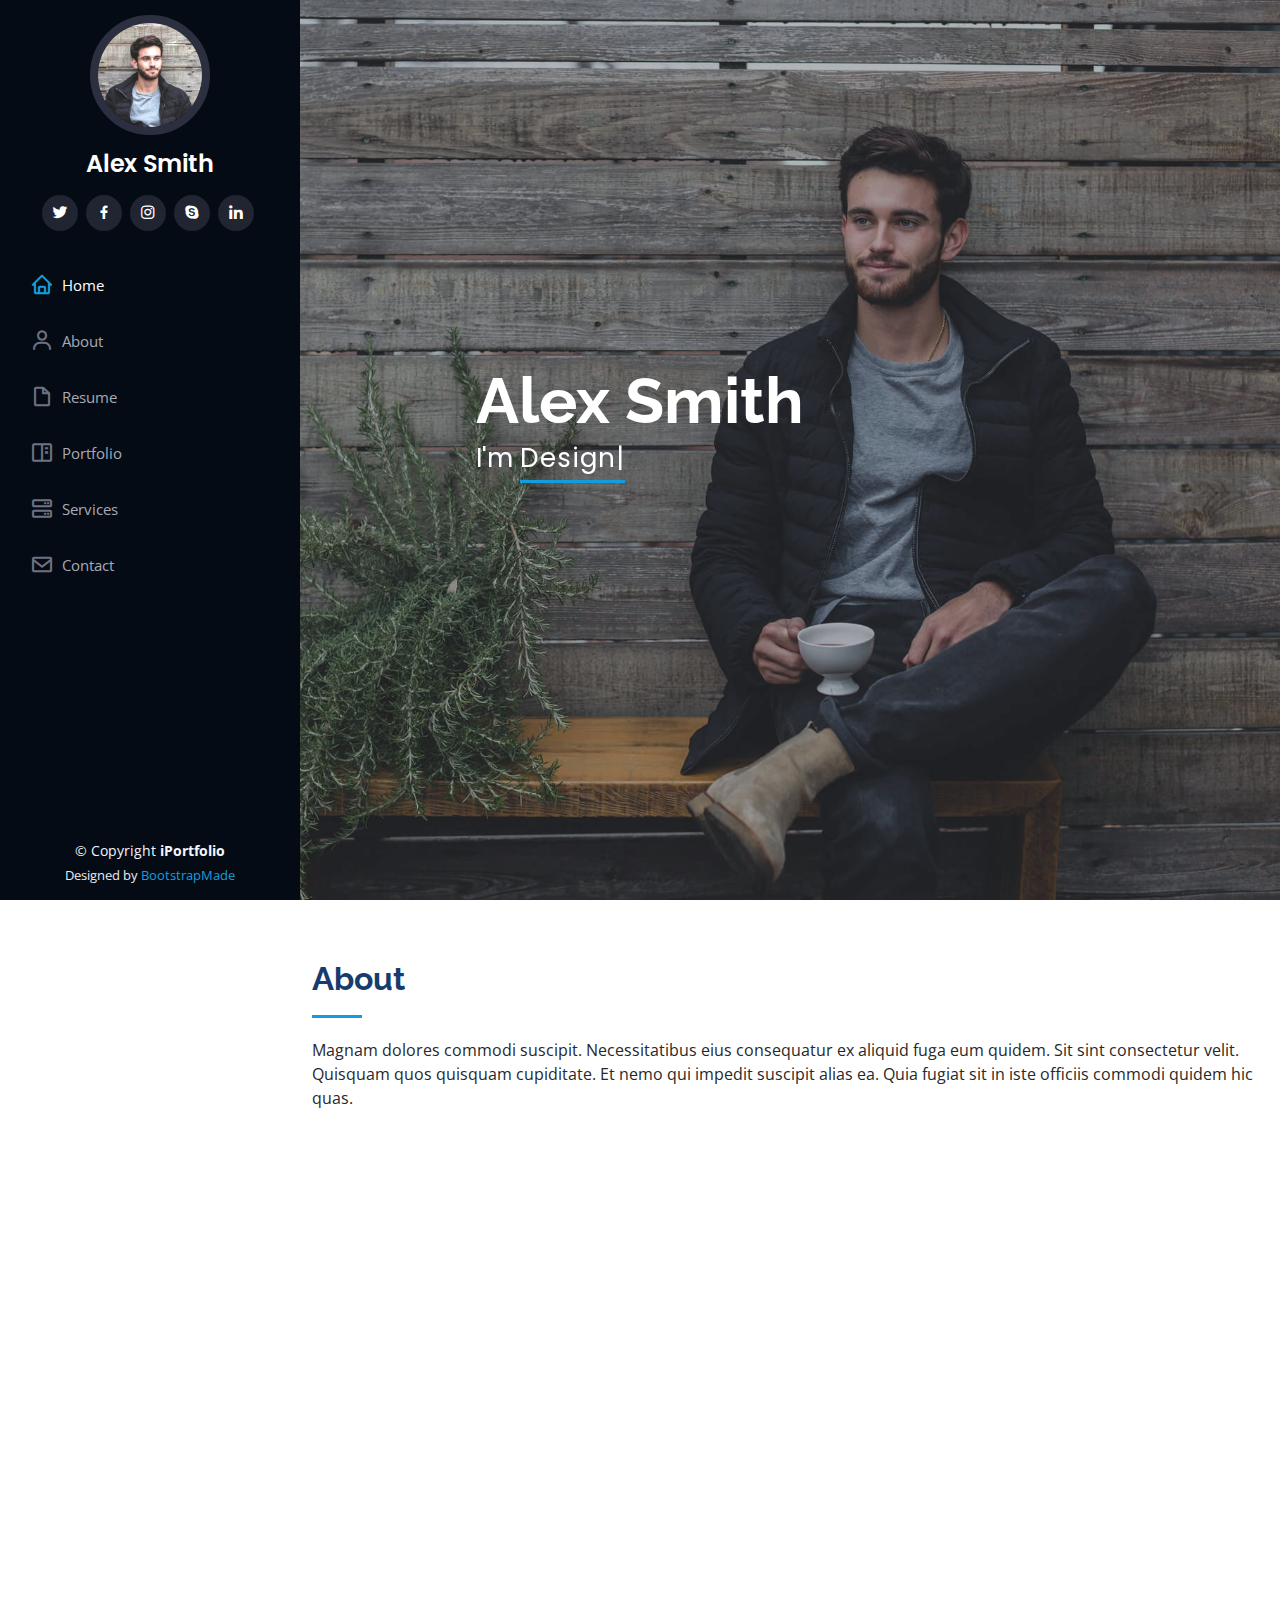
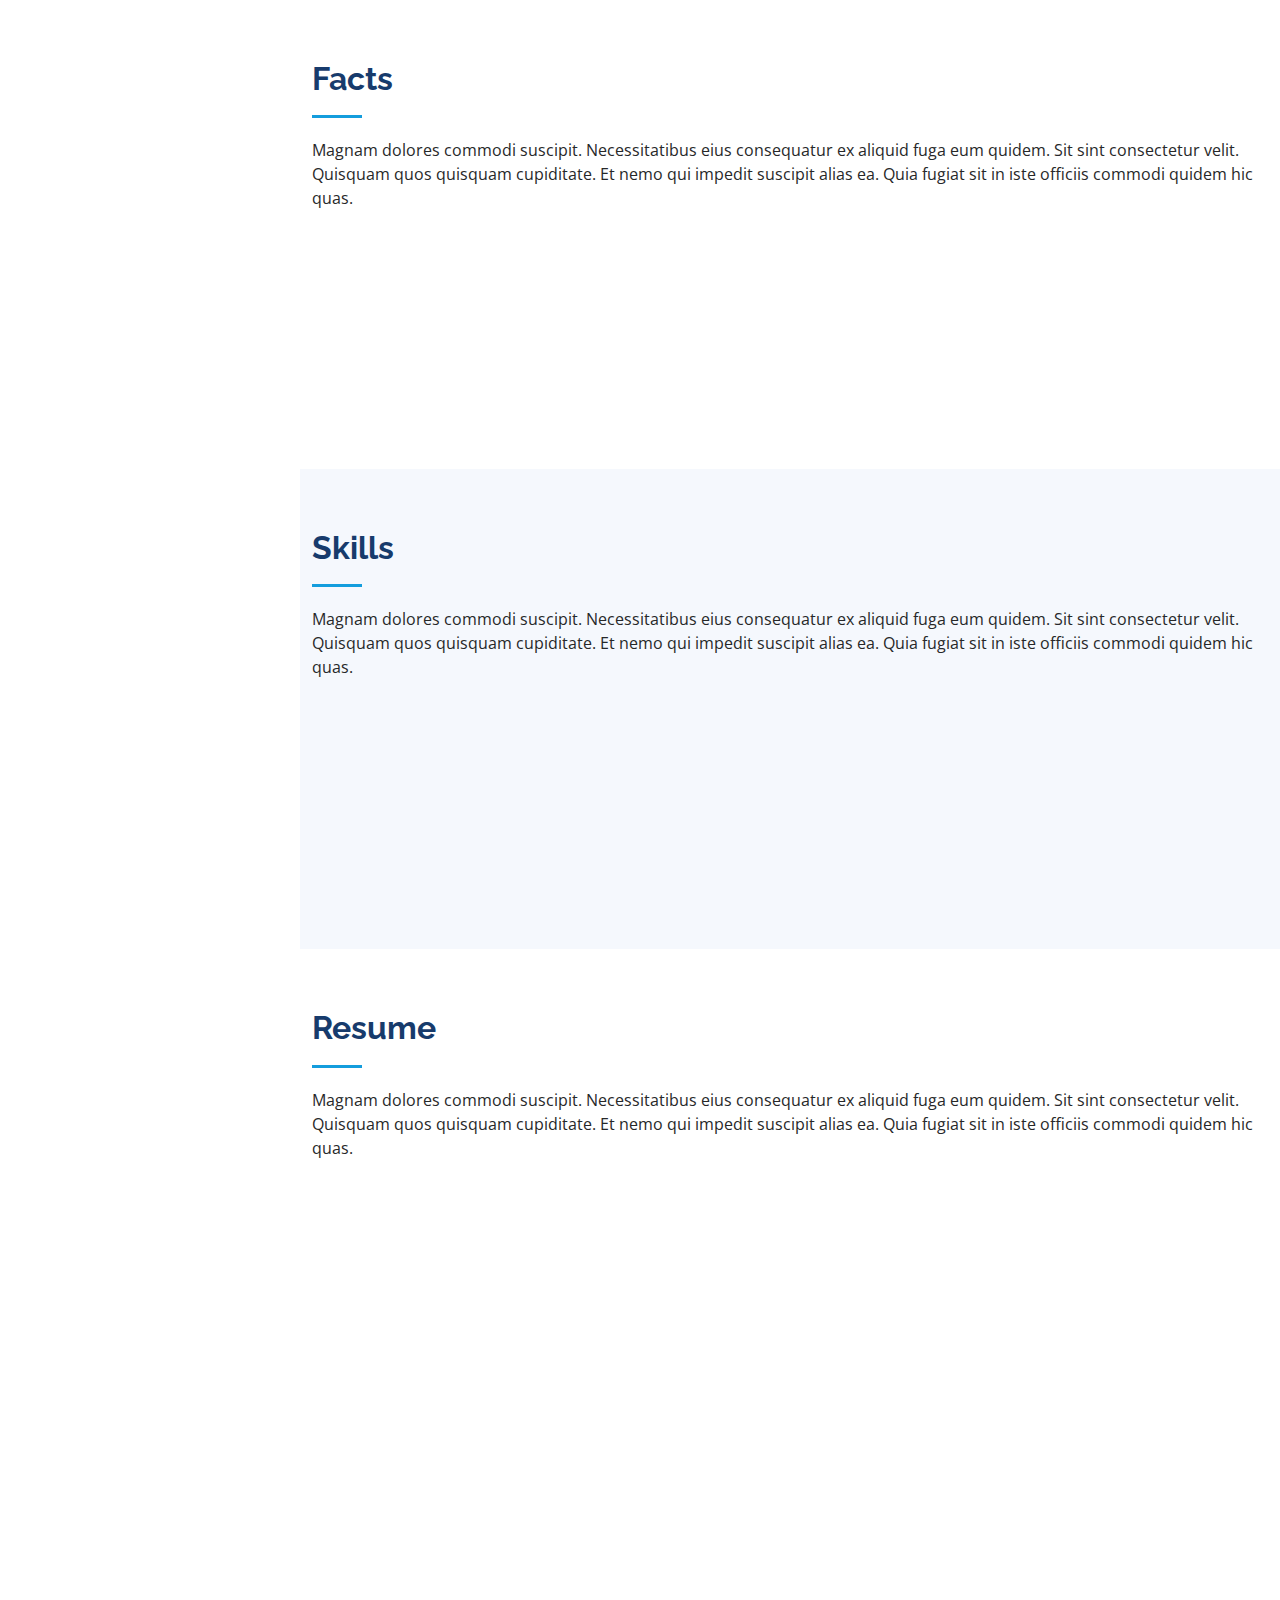
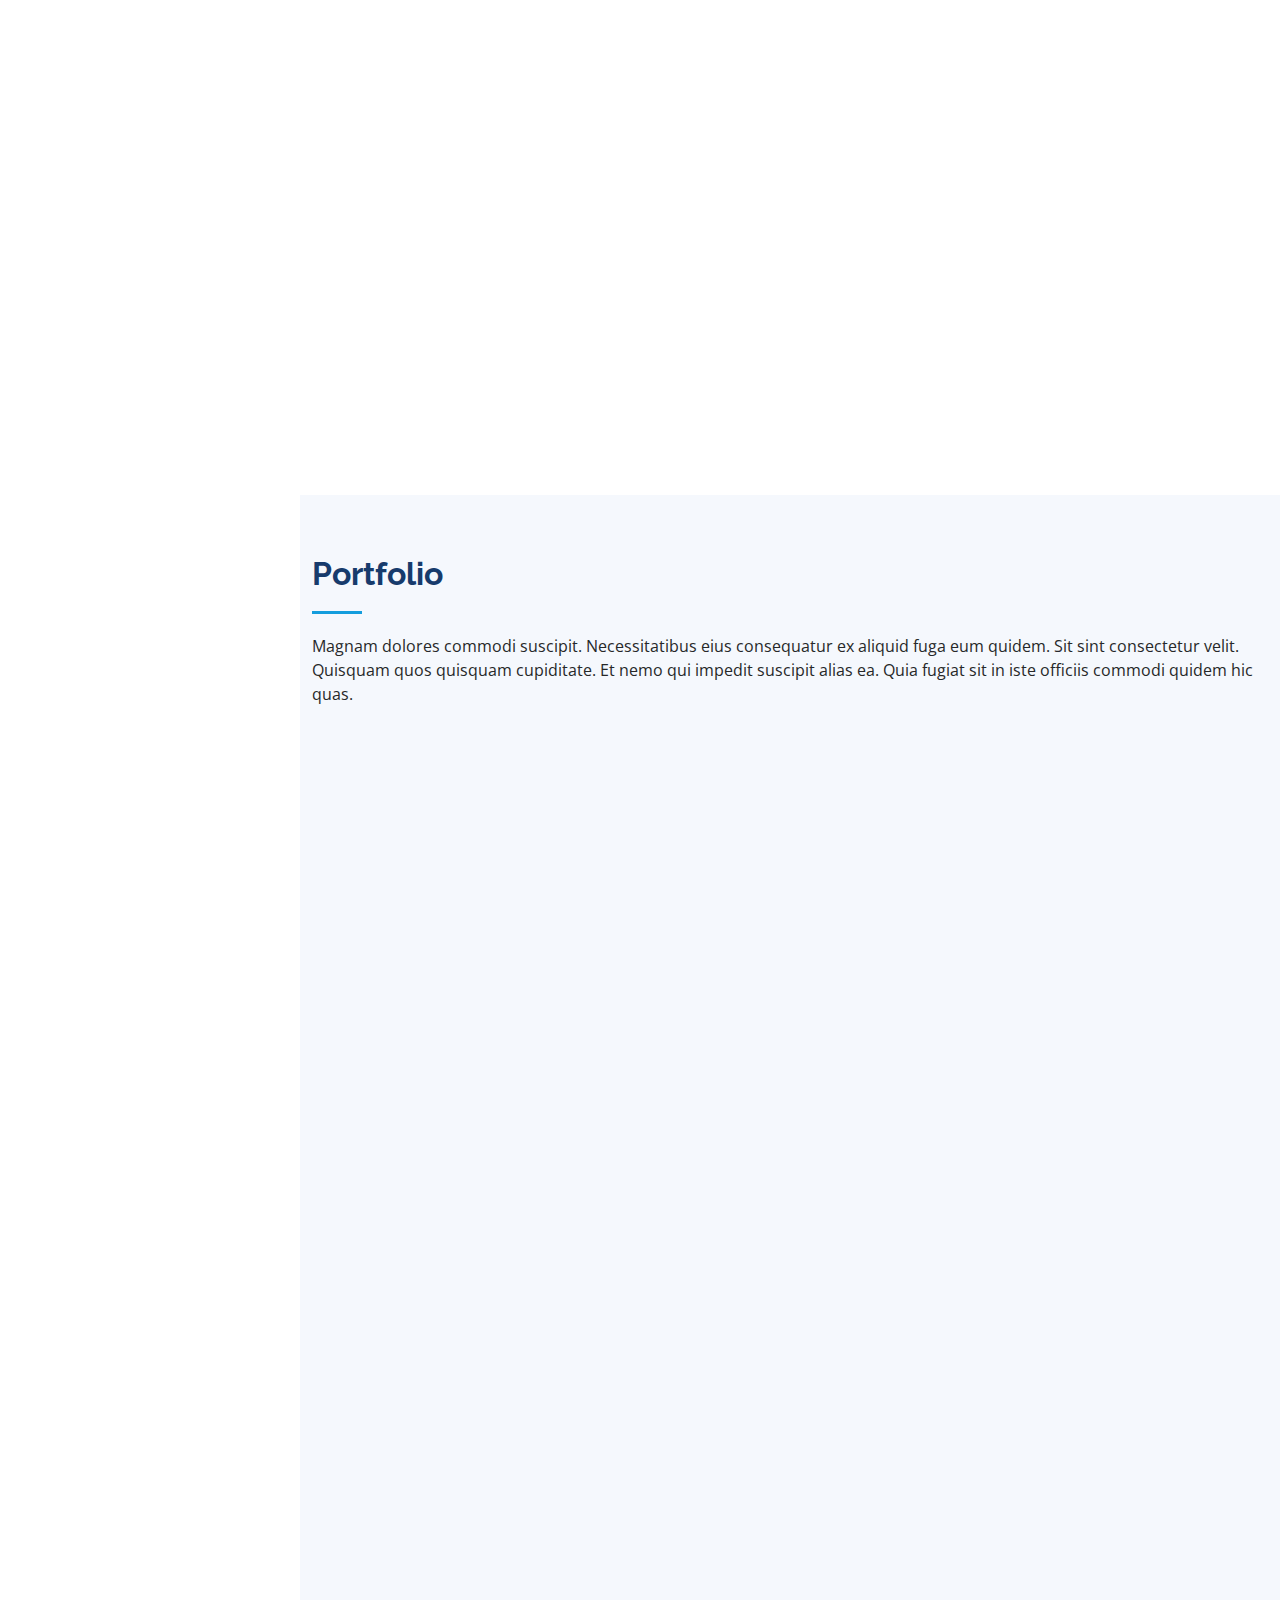
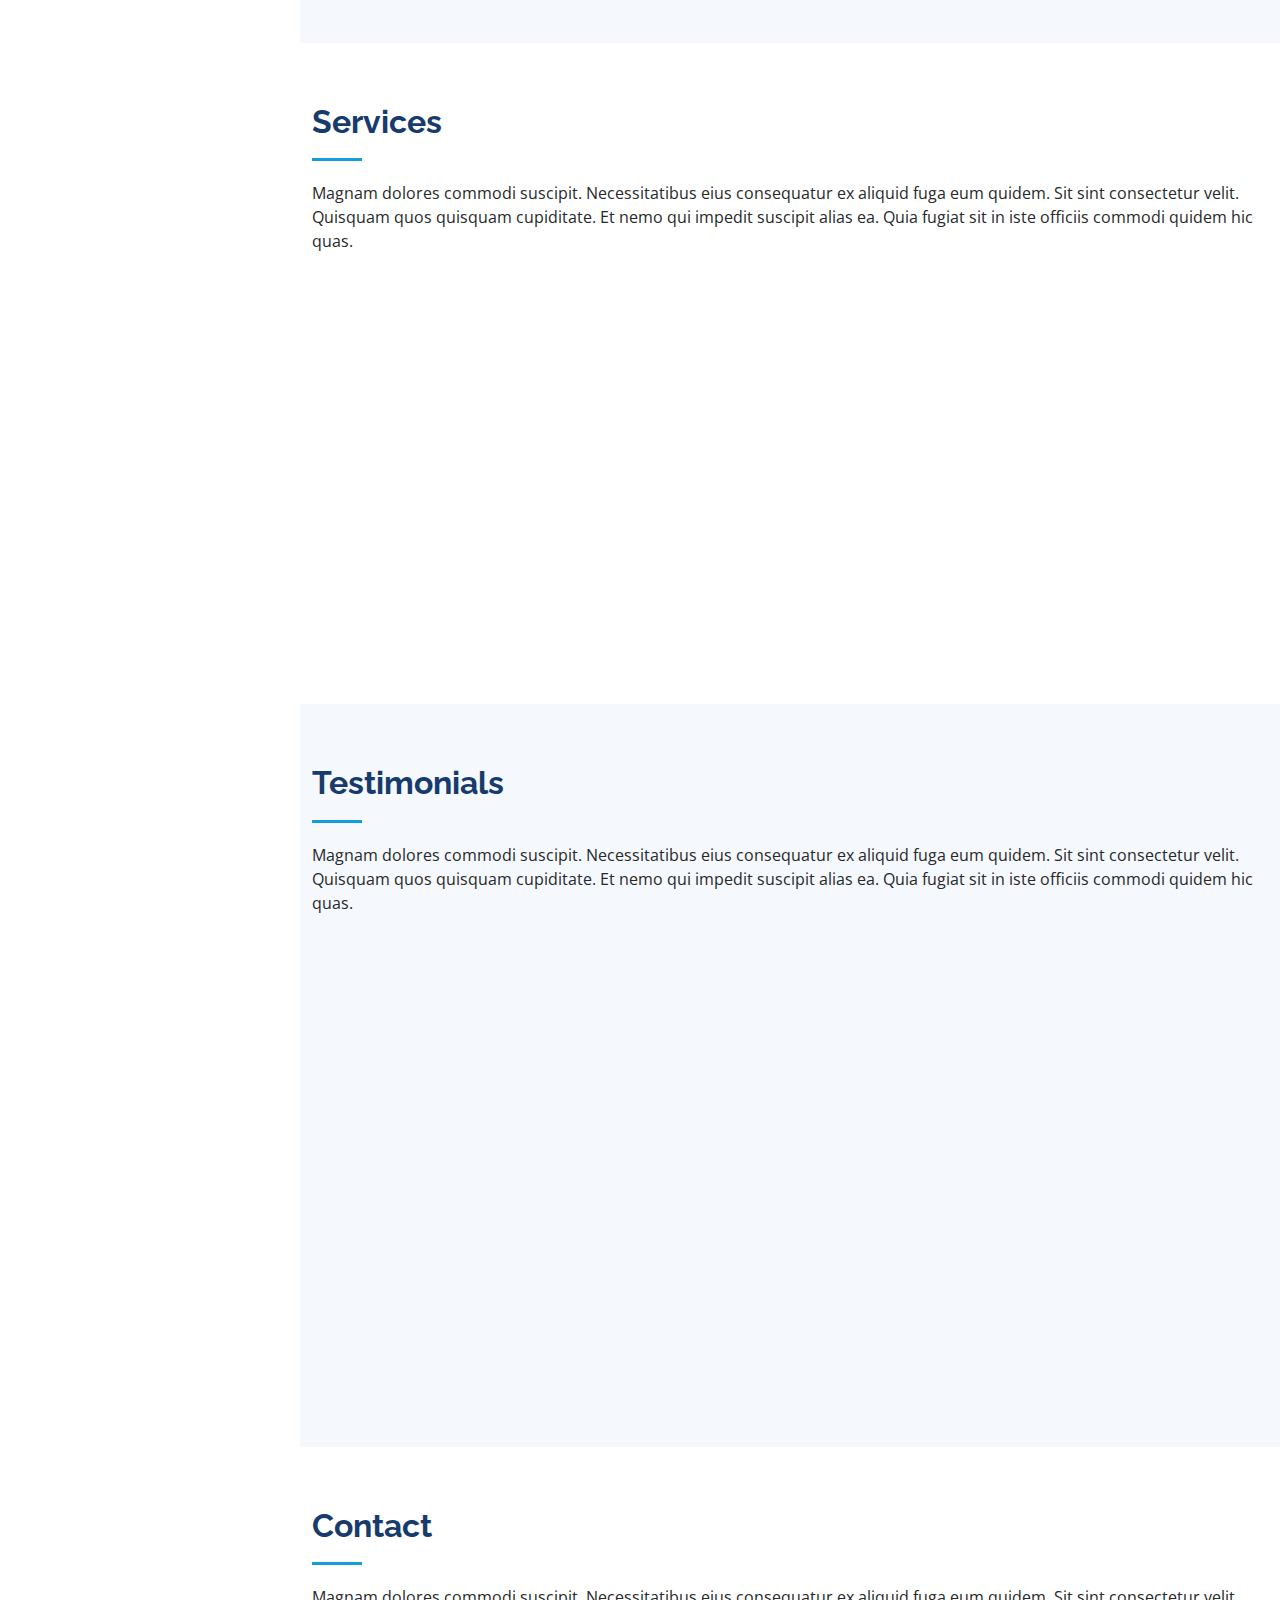
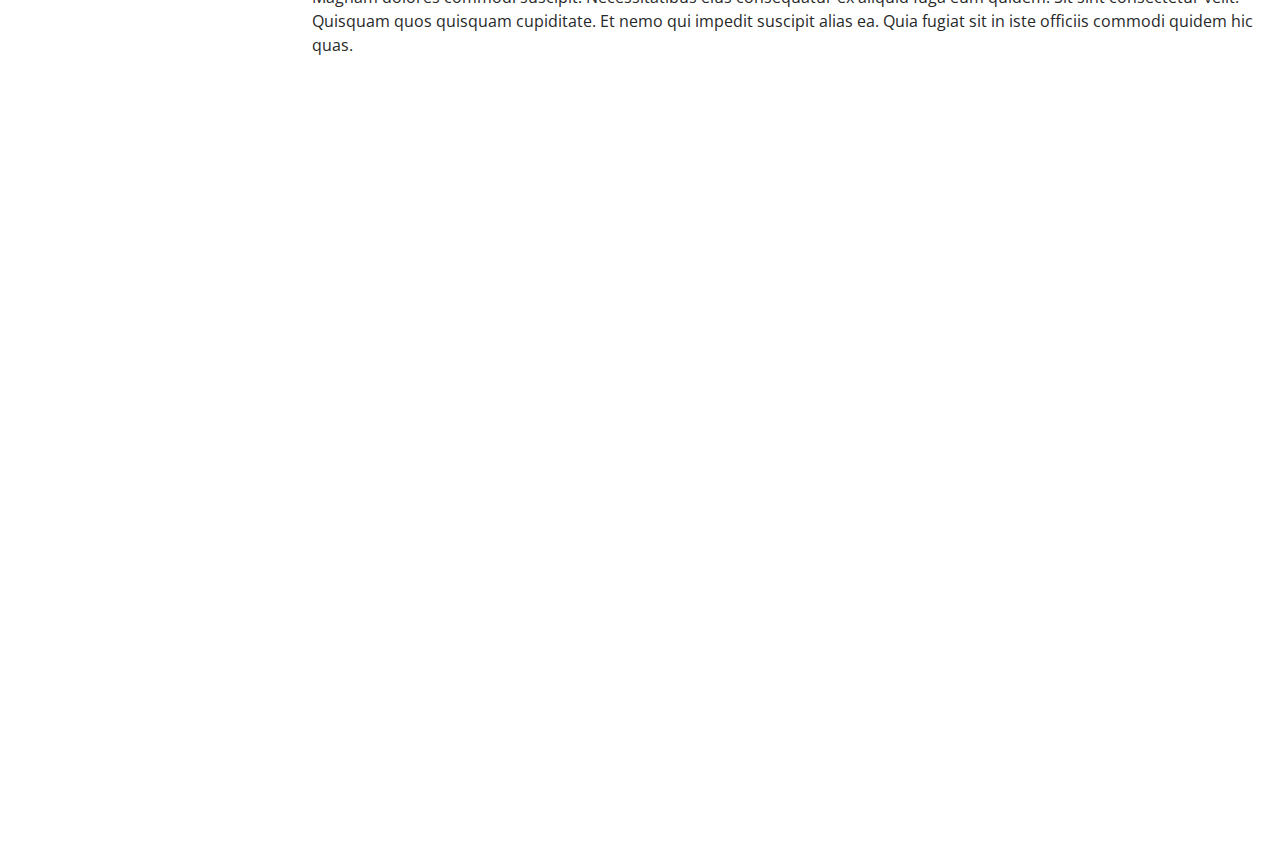
==== themes/iPortfolio/index.html @ e3548977 "unzip" ====
<!DOCTYPE html>
<html lang="en">

<head>
  <meta charset="utf-8">
  <meta content="width=device-width, initial-scale=1.0" name="viewport">

  <title>iPortfolio Bootstrap Template - Index</title>
  <meta content="" name="description">
  <meta content="" name="keywords">

  <!-- Favicons -->
  <link href="assets/img/favicon.png" rel="icon">
  <link href="assets/img/apple-touch-icon.png" rel="apple-touch-icon">

  <!-- Google Fonts -->
  <link href="https://fonts.googleapis.com/css?family=Open+Sans:300,300i,400,400i,600,600i,700,700i|Raleway:300,300i,400,400i,500,500i,600,600i,700,700i|Poppins:300,300i,400,400i,500,500i,600,600i,700,700i" rel="stylesheet">

  <!-- Vendor CSS Files -->
  <link href="assets/vendor/aos/aos.css" rel="stylesheet">
  <link href="assets/vendor/bootstrap/css/bootstrap.min.css" rel="stylesheet">
  <link href="assets/vendor/bootstrap-icons/bootstrap-icons.css" rel="stylesheet">
  <link href="assets/vendor/boxicons/css/boxicons.min.css" rel="stylesheet">
  <link href="assets/vendor/glightbox/css/glightbox.min.css" rel="stylesheet">
  <link href="assets/vendor/swiper/swiper-bundle.min.css" rel="stylesheet">

  <!-- Template Main CSS File -->
  <link href="assets/css/style.css" rel="stylesheet">

  <!-- =======================================================
  * Template Name: iPortfolio - v3.7.0
  * Template URL: https://bootstrapmade.com/iportfolio-bootstrap-portfolio-websites-template/
  * Author: BootstrapMade.com
  * License: https://bootstrapmade.com/license/
  ======================================================== -->
</head>

<body>

  <!-- ======= Mobile nav toggle button ======= -->
  <i class="bi bi-list mobile-nav-toggle d-xl-none"></i>

  <!-- ======= Header ======= -->
  <header id="header">
    <div class="d-flex flex-column">

      <div class="profile">
        <img src="assets/img/profile-img.jpg" alt="" class="img-fluid rounded-circle">
        <h1 class="text-light"><a href="index.html">Alex Smith</a></h1>
        <div class="social-links mt-3 text-center">
          <a href="#" class="twitter"><i class="bx bxl-twitter"></i></a>
          <a href="#" class="facebook"><i class="bx bxl-facebook"></i></a>
          <a href="#" class="instagram"><i class="bx bxl-instagram"></i></a>
          <a href="#" class="google-plus"><i class="bx bxl-skype"></i></a>
          <a href="#" class="linkedin"><i class="bx bxl-linkedin"></i></a>
        </div>
      </div>

      <nav id="navbar" class="nav-menu navbar">
        <ul>
          <li><a href="#hero" class="nav-link scrollto active"><i class="bx bx-home"></i> <span>Home</span></a></li>
          <li><a href="#about" class="nav-link scrollto"><i class="bx bx-user"></i> <span>About</span></a></li>
          <li><a href="#resume" class="nav-link scrollto"><i class="bx bx-file-blank"></i> <span>Resume</span></a></li>
          <li><a href="#portfolio" class="nav-link scrollto"><i class="bx bx-book-content"></i> <span>Portfolio</span></a></li>
          <li><a href="#services" class="nav-link scrollto"><i class="bx bx-server"></i> <span>Services</span></a></li>
          <li><a href="#contact" class="nav-link scrollto"><i class="bx bx-envelope"></i> <span>Contact</span></a></li>
        </ul>
      </nav><!-- .nav-menu -->
    </div>
  </header><!-- End Header -->

  <!-- ======= Hero Section ======= -->
  <section id="hero" class="d-flex flex-column justify-content-center align-items-center">
    <div class="hero-container" data-aos="fade-in">
      <h1>Alex Smith</h1>
      <p>I'm <span class="typed" data-typed-items="Designer, Developer, Freelancer, Photographer"></span></p>
    </div>
  </section><!-- End Hero -->

  <main id="main">

    <!-- ======= About Section ======= -->
    <section id="about" class="about">
      <div class="container">

        <div class="section-title">
          <h2>About</h2>
          <p>Magnam dolores commodi suscipit. Necessitatibus eius consequatur ex aliquid fuga eum quidem. Sit sint consectetur velit. Quisquam quos quisquam cupiditate. Et nemo qui impedit suscipit alias ea. Quia fugiat sit in iste officiis commodi quidem hic quas.</p>
        </div>

        <div class="row">
          <div class="col-lg-4" data-aos="fade-right">
            <img src="assets/img/profile-img.jpg" class="img-fluid" alt="">
          </div>
          <div class="col-lg-8 pt-4 pt-lg-0 content" data-aos="fade-left">
            <h3>UI/UX Designer &amp; Web Developer.</h3>
            <p class="fst-italic">
              Lorem ipsum dolor sit amet, consectetur adipiscing elit, sed do eiusmod tempor incididunt ut labore et dolore
              magna aliqua.
            </p>
            <div class="row">
              <div class="col-lg-6">
                <ul>
                  <li><i class="bi bi-chevron-right"></i> <strong>Birthday:</strong> <span>1 May 1995</span></li>
                  <li><i class="bi bi-chevron-right"></i> <strong>Website:</strong> <span>www.example.com</span></li>
                  <li><i class="bi bi-chevron-right"></i> <strong>Phone:</strong> <span>+123 456 7890</span></li>
                  <li><i class="bi bi-chevron-right"></i> <strong>City:</strong> <span>New York, USA</span></li>
                </ul>
              </div>
              <div class="col-lg-6">
                <ul>
                  <li><i class="bi bi-chevron-right"></i> <strong>Age:</strong> <span>30</span></li>
                  <li><i class="bi bi-chevron-right"></i> <strong>Degree:</strong> <span>Master</span></li>
                  <li><i class="bi bi-chevron-right"></i> <strong>PhEmailone:</strong> <span>email@example.com</span></li>
                  <li><i class="bi bi-chevron-right"></i> <strong>Freelance:</strong> <span>Available</span></li>
                </ul>
              </div>
            </div>
            <p>
              Officiis eligendi itaque labore et dolorum mollitia officiis optio vero. Quisquam sunt adipisci omnis et ut. Nulla accusantium dolor incidunt officia tempore. Et eius omnis.
              Cupiditate ut dicta maxime officiis quidem quia. Sed et consectetur qui quia repellendus itaque neque. Aliquid amet quidem ut quaerat cupiditate. Ab et eum qui repellendus omnis culpa magni laudantium dolores.
            </p>
          </div>
        </div>

      </div>
    </section><!-- End About Section -->

    <!-- ======= Facts Section ======= -->
    <section id="facts" class="facts">
      <div class="container">

        <div class="section-title">
          <h2>Facts</h2>
          <p>Magnam dolores commodi suscipit. Necessitatibus eius consequatur ex aliquid fuga eum quidem. Sit sint consectetur velit. Quisquam quos quisquam cupiditate. Et nemo qui impedit suscipit alias ea. Quia fugiat sit in iste officiis commodi quidem hic quas.</p>
        </div>

        <div class="row no-gutters">

          <div class="col-lg-3 col-md-6 d-md-flex align-items-md-stretch" data-aos="fade-up">
            <div class="count-box">
              <i class="bi bi-emoji-smile"></i>
              <span data-purecounter-start="0" data-purecounter-end="232" data-purecounter-duration="1" class="purecounter"></span>
              <p><strong>Happy Clients</strong> consequuntur quae</p>
            </div>
          </div>

          <div class="col-lg-3 col-md-6 d-md-flex align-items-md-stretch" data-aos="fade-up" data-aos-delay="100">
            <div class="count-box">
              <i class="bi bi-journal-richtext"></i>
              <span data-purecounter-start="0" data-purecounter-end="521" data-purecounter-duration="1" class="purecounter"></span>
              <p><strong>Projects</strong> adipisci atque cum quia aut</p>
            </div>
          </div>

          <div class="col-lg-3 col-md-6 d-md-flex align-items-md-stretch" data-aos="fade-up" data-aos-delay="200">
            <div class="count-box">
              <i class="bi bi-headset"></i>
              <span data-purecounter-start="0" data-purecounter-end="1453" data-purecounter-duration="1" class="purecounter"></span>
              <p><strong>Hours Of Support</strong> aut commodi quaerat</p>
            </div>
          </div>

          <div class="col-lg-3 col-md-6 d-md-flex align-items-md-stretch" data-aos="fade-up" data-aos-delay="300">
            <div class="count-box">
              <i class="bi bi-people"></i>
              <span data-purecounter-start="0" data-purecounter-end="32" data-purecounter-duration="1" class="purecounter"></span>
              <p><strong>Hard Workers</strong> rerum asperiores dolor</p>
            </div>
          </div>

        </div>

      </div>
    </section><!-- End Facts Section -->

    <!-- ======= Skills Section ======= -->
    <section id="skills" class="skills section-bg">
      <div class="container">

        <div class="section-title">
          <h2>Skills</h2>
          <p>Magnam dolores commodi suscipit. Necessitatibus eius consequatur ex aliquid fuga eum quidem. Sit sint consectetur velit. Quisquam quos quisquam cupiditate. Et nemo qui impedit suscipit alias ea. Quia fugiat sit in iste officiis commodi quidem hic quas.</p>
        </div>

        <div class="row skills-content">

          <div class="col-lg-6" data-aos="fade-up">

            <div class="progress">
              <span class="skill">HTML <i class="val">100%</i></span>
              <div class="progress-bar-wrap">
                <div class="progress-bar" role="progressbar" aria-valuenow="100" aria-valuemin="0" aria-valuemax="100"></div>
              </div>
            </div>

            <div class="progress">
              <span class="skill">CSS <i class="val">90%</i></span>
              <div class="progress-bar-wrap">
                <div class="progress-bar" role="progressbar" aria-valuenow="90" aria-valuemin="0" aria-valuemax="100"></div>
              </div>
            </div>

            <div class="progress">
              <span class="skill">JavaScript <i class="val">75%</i></span>
              <div class="progress-bar-wrap">
                <div class="progress-bar" role="progressbar" aria-valuenow="75" aria-valuemin="0" aria-valuemax="100"></div>
              </div>
            </div>

          </div>

          <div class="col-lg-6" data-aos="fade-up" data-aos-delay="100">

            <div class="progress">
              <span class="skill">PHP <i class="val">80%</i></span>
              <div class="progress-bar-wrap">
                <div class="progress-bar" role="progressbar" aria-valuenow="80" aria-valuemin="0" aria-valuemax="100"></div>
              </div>
            </div>

            <div class="progress">
              <span class="skill">WordPress/CMS <i class="val">90%</i></span>
              <div class="progress-bar-wrap">
                <div class="progress-bar" role="progressbar" aria-valuenow="90" aria-valuemin="0" aria-valuemax="100"></div>
              </div>
            </div>

            <div class="progress">
              <span class="skill">Photoshop <i class="val">55%</i></span>
              <div class="progress-bar-wrap">
                <div class="progress-bar" role="progressbar" aria-valuenow="55" aria-valuemin="0" aria-valuemax="100"></div>
              </div>
            </div>

          </div>

        </div>

      </div>
    </section><!-- End Skills Section -->

    <!-- ======= Resume Section ======= -->
    <section id="resume" class="resume">
      <div class="container">

        <div class="section-title">
          <h2>Resume</h2>
          <p>Magnam dolores commodi suscipit. Necessitatibus eius consequatur ex aliquid fuga eum quidem. Sit sint consectetur velit. Quisquam quos quisquam cupiditate. Et nemo qui impedit suscipit alias ea. Quia fugiat sit in iste officiis commodi quidem hic quas.</p>
        </div>

        <div class="row">
          <div class="col-lg-6" data-aos="fade-up">
            <h3 class="resume-title">Sumary</h3>
            <div class="resume-item pb-0">
              <h4>Alex Smith</h4>
              <p><em>Innovative and deadline-driven Graphic Designer with 3+ years of experience designing and developing user-centered digital/print marketing material from initial concept to final, polished deliverable.</em></p>
              <ul>
                <li>Portland par 127,Orlando, FL</li>
                <li>(123) 456-7891</li>
                <li>alice.barkley@example.com</li>
              </ul>
            </div>

            <h3 class="resume-title">Education</h3>
            <div class="resume-item">
              <h4>Master of Fine Arts &amp; Graphic Design</h4>
              <h5>2015 - 2016</h5>
              <p><em>Rochester Institute of Technology, Rochester, NY</em></p>
              <p>Qui deserunt veniam. Et sed aliquam labore tempore sed quisquam iusto autem sit. Ea vero voluptatum qui ut dignissimos deleniti nerada porti sand markend</p>
            </div>
            <div class="resume-item">
              <h4>Bachelor of Fine Arts &amp; Graphic Design</h4>
              <h5>2010 - 2014</h5>
              <p><em>Rochester Institute of Technology, Rochester, NY</em></p>
              <p>Quia nobis sequi est occaecati aut. Repudiandae et iusto quae reiciendis et quis Eius vel ratione eius unde vitae rerum voluptates asperiores voluptatem Earum molestiae consequatur neque etlon sader mart dila</p>
            </div>
          </div>
          <div class="col-lg-6" data-aos="fade-up" data-aos-delay="100">
            <h3 class="resume-title">Professional Experience</h3>
            <div class="resume-item">
              <h4>Senior graphic design specialist</h4>
              <h5>2019 - Present</h5>
              <p><em>Experion, New York, NY </em></p>
              <ul>
                <li>Lead in the design, development, and implementation of the graphic, layout, and production communication materials</li>
                <li>Delegate tasks to the 7 members of the design team and provide counsel on all aspects of the project. </li>
                <li>Supervise the assessment of all graphic materials in order to ensure quality and accuracy of the design</li>
                <li>Oversee the efficient use of production project budgets ranging from $2,000 - $25,000</li>
              </ul>
            </div>
            <div class="resume-item">
              <h4>Graphic design specialist</h4>
              <h5>2017 - 2018</h5>
              <p><em>Stepping Stone Advertising, New York, NY</em></p>
              <ul>
                <li>Developed numerous marketing programs (logos, brochures,infographics, presentations, and advertisements).</li>
                <li>Managed up to 5 projects or tasks at a given time while under pressure</li>
                <li>Recommended and consulted with clients on the most appropriate graphic design</li>
                <li>Created 4+ design presentations and proposals a month for clients and account managers</li>
              </ul>
            </div>
          </div>
        </div>

      </div>
    </section><!-- End Resume Section -->

    <!-- ======= Portfolio Section ======= -->
    <section id="portfolio" class="portfolio section-bg">
      <div class="container">

        <div class="section-title">
          <h2>Portfolio</h2>
          <p>Magnam dolores commodi suscipit. Necessitatibus eius consequatur ex aliquid fuga eum quidem. Sit sint consectetur velit. Quisquam quos quisquam cupiditate. Et nemo qui impedit suscipit alias ea. Quia fugiat sit in iste officiis commodi quidem hic quas.</p>
        </div>

        <div class="row" data-aos="fade-up">
          <div class="col-lg-12 d-flex justify-content-center">
            <ul id="portfolio-flters">
              <li data-filter="*" class="filter-active">All</li>
              <li data-filter=".filter-app">App</li>
              <li data-filter=".filter-card">Card</li>
              <li data-filter=".filter-web">Web</li>
            </ul>
          </div>
        </div>

        <div class="row portfolio-container" data-aos="fade-up" data-aos-delay="100">

          <div class="col-lg-4 col-md-6 portfolio-item filter-app">
            <div class="portfolio-wrap">
              <img src="assets/img/portfolio/portfolio-1.jpg" class="img-fluid" alt="">
              <div class="portfolio-links">
                <a href="assets/img/portfolio/portfolio-1.jpg" data-gallery="portfolioGallery" class="portfolio-lightbox" title="App 1"><i class="bx bx-plus"></i></a>
                <a href="portfolio-details.html" title="More Details"><i class="bx bx-link"></i></a>
              </div>
            </div>
          </div>

          <div class="col-lg-4 col-md-6 portfolio-item filter-web">
            <div class="portfolio-wrap">
              <img src="assets/img/portfolio/portfolio-2.jpg" class="img-fluid" alt="">
              <div class="portfolio-links">
                <a href="assets/img/portfolio/portfolio-2.jpg" data-gallery="portfolioGallery" class="portfolio-lightbox" title="Web 3"><i class="bx bx-plus"></i></a>
                <a href="portfolio-details.html" title="More Details"><i class="bx bx-link"></i></a>
              </div>
            </div>
          </div>

          <div class="col-lg-4 col-md-6 portfolio-item filter-app">
            <div class="portfolio-wrap">
              <img src="assets/img/portfolio/portfolio-3.jpg" class="img-fluid" alt="">
              <div class="portfolio-links">
                <a href="assets/img/portfolio/portfolio-3.jpg" data-gallery="portfolioGallery" class="portfolio-lightbox" title="App 2"><i class="bx bx-plus"></i></a>
                <a href="portfolio-details.html" title="More Details"><i class="bx bx-link"></i></a>
              </div>
            </div>
          </div>

          <div class="col-lg-4 col-md-6 portfolio-item filter-card">
            <div class="portfolio-wrap">
              <img src="assets/img/portfolio/portfolio-4.jpg" class="img-fluid" alt="">
              <div class="portfolio-links">
                <a href="assets/img/portfolio/portfolio-4.jpg" data-gallery="portfolioGallery" class="portfolio-lightbox" title="Card 2"><i class="bx bx-plus"></i></a>
                <a href="portfolio-details.html" title="More Details"><i class="bx bx-link"></i></a>
              </div>
            </div>
          </div>

          <div class="col-lg-4 col-md-6 portfolio-item filter-web">
            <div class="portfolio-wrap">
              <img src="assets/img/portfolio/portfolio-5.jpg" class="img-fluid" alt="">
              <div class="portfolio-links">
                <a href="assets/img/portfolio/portfolio-5.jpg" data-gallery="portfolioGallery" class="portfolio-lightbox" title="Web 2"><i class="bx bx-plus"></i></a>
                <a href="portfolio-details.html" title="More Details"><i class="bx bx-link"></i></a>
              </div>
            </div>
          </div>

          <div class="col-lg-4 col-md-6 portfolio-item filter-app">
            <div class="portfolio-wrap">
              <img src="assets/img/portfolio/portfolio-6.jpg" class="img-fluid" alt="">
              <div class="portfolio-links">
                <a href="assets/img/portfolio/portfolio-6.jpg" data-gallery="portfolioGallery" class="portfolio-lightbox" title="App 3"><i class="bx bx-plus"></i></a>
                <a href="portfolio-details.html" title="More Details"><i class="bx bx-link"></i></a>
              </div>
            </div>
          </div>

          <div class="col-lg-4 col-md-6 portfolio-item filter-card">
            <div class="portfolio-wrap">
              <img src="assets/img/portfolio/portfolio-7.jpg" class="img-fluid" alt="">
              <div class="portfolio-links">
                <a href="assets/img/portfolio/portfolio-7.jpg" data-gallery="portfolioGallery" class="portfolio-lightbox" title="Card 1"><i class="bx bx-plus"></i></a>
                <a href="portfolio-details.html" title="More Details"><i class="bx bx-link"></i></a>
              </div>
            </div>
          </div>

          <div class="col-lg-4 col-md-6 portfolio-item filter-card">
            <div class="portfolio-wrap">
              <img src="assets/img/portfolio/portfolio-8.jpg" class="img-fluid" alt="">
              <div class="portfolio-links">
                <a href="assets/img/portfolio/portfolio-8.jpg" data-gallery="portfolioGallery" class="portfolio-lightbox" title="Card 3"><i class="bx bx-plus"></i></a>
                <a href="portfolio-details.html" title="More Details"><i class="bx bx-link"></i></a>
              </div>
            </div>
          </div>

          <div class="col-lg-4 col-md-6 portfolio-item filter-web">
            <div class="portfolio-wrap">
              <img src="assets/img/portfolio/portfolio-9.jpg" class="img-fluid" alt="">
              <div class="portfolio-links">
                <a href="assets/img/portfolio/portfolio-9.jpg" data-gallery="portfolioGallery" class="portfolio-lightbox" title="Web 3"><i class="bx bx-plus"></i></a>
                <a href="portfolio-details.html" title="More Details"><i class="bx bx-link"></i></a>
              </div>
            </div>
          </div>

        </div>

      </div>
    </section><!-- End Portfolio Section -->

    <!-- ======= Services Section ======= -->
    <section id="services" class="services">
      <div class="container">

        <div class="section-title">
          <h2>Services</h2>
          <p>Magnam dolores commodi suscipit. Necessitatibus eius consequatur ex aliquid fuga eum quidem. Sit sint consectetur velit. Quisquam quos quisquam cupiditate. Et nemo qui impedit suscipit alias ea. Quia fugiat sit in iste officiis commodi quidem hic quas.</p>
        </div>

        <div class="row">
          <div class="col-lg-4 col-md-6 icon-box" data-aos="fade-up">
            <div class="icon"><i class="bi bi-briefcase"></i></div>
            <h4 class="title"><a href="">Lorem Ipsum</a></h4>
            <p class="description">Voluptatum deleniti atque corrupti quos dolores et quas molestias excepturi sint occaecati cupiditate non provident</p>
          </div>
          <div class="col-lg-4 col-md-6 icon-box" data-aos="fade-up" data-aos-delay="100">
            <div class="icon"><i class="bi bi-card-checklist"></i></div>
            <h4 class="title"><a href="">Dolor Sitema</a></h4>
            <p class="description">Minim veniam, quis nostrud exercitation ullamco laboris nisi ut aliquip ex ea commodo consequat tarad limino ata</p>
          </div>
          <div class="col-lg-4 col-md-6 icon-box" data-aos="fade-up" data-aos-delay="200">
            <div class="icon"><i class="bi bi-bar-chart"></i></div>
            <h4 class="title"><a href="">Sed ut perspiciatis</a></h4>
            <p class="description">Duis aute irure dolor in reprehenderit in voluptate velit esse cillum dolore eu fugiat nulla pariatur</p>
          </div>
          <div class="col-lg-4 col-md-6 icon-box" data-aos="fade-up" data-aos-delay="300">
            <div class="icon"><i class="bi bi-binoculars"></i></div>
            <h4 class="title"><a href="">Magni Dolores</a></h4>
            <p class="description">Excepteur sint occaecat cupidatat non proident, sunt in culpa qui officia deserunt mollit anim id est laborum</p>
          </div>
          <div class="col-lg-4 col-md-6 icon-box" data-aos="fade-up" data-aos-delay="400">
            <div class="icon"><i class="bi bi-brightness-high"></i></div>
            <h4 class="title"><a href="">Nemo Enim</a></h4>
            <p class="description">At vero eos et accusamus et iusto odio dignissimos ducimus qui blanditiis praesentium voluptatum deleniti atque</p>
          </div>
          <div class="col-lg-4 col-md-6 icon-box" data-aos="fade-up" data-aos-delay="500">
            <div class="icon"><i class="bi bi-calendar4-week"></i></div>
            <h4 class="title"><a href="">Eiusmod Tempor</a></h4>
            <p class="description">Et harum quidem rerum facilis est et expedita distinctio. Nam libero tempore, cum soluta nobis est eligendi</p>
          </div>
        </div>

      </div>
    </section><!-- End Services Section -->

    <!-- ======= Testimonials Section ======= -->
    <section id="testimonials" class="testimonials section-bg">
      <div class="container">

        <div class="section-title">
          <h2>Testimonials</h2>
          <p>Magnam dolores commodi suscipit. Necessitatibus eius consequatur ex aliquid fuga eum quidem. Sit sint consectetur velit. Quisquam quos quisquam cupiditate. Et nemo qui impedit suscipit alias ea. Quia fugiat sit in iste officiis commodi quidem hic quas.</p>
        </div>

        <div class="testimonials-slider swiper" data-aos="fade-up" data-aos-delay="100">
          <div class="swiper-wrapper">

            <div class="swiper-slide">
              <div class="testimonial-item" data-aos="fade-up">
                <p>
                  <i class="bx bxs-quote-alt-left quote-icon-left"></i>
                  Proin iaculis purus consequat sem cure digni ssim donec porttitora entum suscipit rhoncus. Accusantium quam, ultricies eget id, aliquam eget nibh et. Maecen aliquam, risus at semper.
                  <i class="bx bxs-quote-alt-right quote-icon-right"></i>
                </p>
                <img src="assets/img/testimonials/testimonials-1.jpg" class="testimonial-img" alt="">
                <h3>Saul Goodman</h3>
                <h4>Ceo &amp; Founder</h4>
              </div>
            </div><!-- End testimonial item -->

            <div class="swiper-slide">
              <div class="testimonial-item" data-aos="fade-up" data-aos-delay="100">
                <p>
                  <i class="bx bxs-quote-alt-left quote-icon-left"></i>
                  Export tempor illum tamen malis malis eram quae irure esse labore quem cillum quid cillum eram malis quorum velit fore eram velit sunt aliqua noster fugiat irure amet legam anim culpa.
                  <i class="bx bxs-quote-alt-right quote-icon-right"></i>
                </p>
                <img src="assets/img/testimonials/testimonials-2.jpg" class="testimonial-img" alt="">
                <h3>Sara Wilsson</h3>
                <h4>Designer</h4>
              </div>
            </div><!-- End testimonial item -->

            <div class="swiper-slide">
              <div class="testimonial-item" data-aos="fade-up" data-aos-delay="200">
                <p>
                  <i class="bx bxs-quote-alt-left quote-icon-left"></i>
                  Enim nisi quem export duis labore cillum quae magna enim sint quorum nulla quem veniam duis minim tempor labore quem eram duis noster aute amet eram fore quis sint minim.
                  <i class="bx bxs-quote-alt-right quote-icon-right"></i>
                </p>
                <img src="assets/img/testimonials/testimonials-3.jpg" class="testimonial-img" alt="">
                <h3>Jena Karlis</h3>
                <h4>Store Owner</h4>
              </div>
            </div><!-- End testimonial item -->

            <div class="swiper-slide">
              <div class="testimonial-item" data-aos="fade-up" data-aos-delay="300">
                <p>
                  <i class="bx bxs-quote-alt-left quote-icon-left"></i>
                  Fugiat enim eram quae cillum dolore dolor amet nulla culpa multos export minim fugiat minim velit minim dolor enim duis veniam ipsum anim magna sunt elit fore quem dolore labore illum veniam.
                  <i class="bx bxs-quote-alt-right quote-icon-right"></i>
                </p>
                <img src="assets/img/testimonials/testimonials-4.jpg" class="testimonial-img" alt="">
                <h3>Matt Brandon</h3>
                <h4>Freelancer</h4>
              </div>
            </div><!-- End testimonial item -->

            <div class="swiper-slide">
              <div class="testimonial-item" data-aos="fade-up" data-aos-delay="400">
                <p>
                  <i class="bx bxs-quote-alt-left quote-icon-left"></i>
                  Quis quorum aliqua sint quem legam fore sunt eram irure aliqua veniam tempor noster veniam enim culpa labore duis sunt culpa nulla illum cillum fugiat legam esse veniam culpa fore nisi cillum quid.
                  <i class="bx bxs-quote-alt-right quote-icon-right"></i>
                </p>
                <img src="assets/img/testimonials/testimonials-5.jpg" class="testimonial-img" alt="">
                <h3>John Larson</h3>
                <h4>Entrepreneur</h4>
              </div>
            </div><!-- End testimonial item -->

          </div>
          <div class="swiper-pagination"></div>
        </div>

      </div>
    </section><!-- End Testimonials Section -->

    <!-- ======= Contact Section ======= -->
    <section id="contact" class="contact">
      <div class="container">

        <div class="section-title">
          <h2>Contact</h2>
          <p>Magnam dolores commodi suscipit. Necessitatibus eius consequatur ex aliquid fuga eum quidem. Sit sint consectetur velit. Quisquam quos quisquam cupiditate. Et nemo qui impedit suscipit alias ea. Quia fugiat sit in iste officiis commodi quidem hic quas.</p>
        </div>

        <div class="row" data-aos="fade-in">

          <div class="col-lg-5 d-flex align-items-stretch">
            <div class="info">
              <div class="address">
                <i class="bi bi-geo-alt"></i>
                <h4>Location:</h4>
                <p>A108 Adam Street, New York, NY 535022</p>
              </div>

              <div class="email">
                <i class="bi bi-envelope"></i>
                <h4>Email:</h4>
                <p>info@example.com</p>
              </div>

              <div class="phone">
                <i class="bi bi-phone"></i>
                <h4>Call:</h4>
                <p>+1 5589 55488 55s</p>
              </div>

              <iframe src="https://www.google.com/maps/embed?pb=!1m14!1m8!1m3!1d12097.433213460943!2d-74.0062269!3d40.7101282!3m2!1i1024!2i768!4f13.1!3m3!1m2!1s0x0%3A0xb89d1fe6bc499443!2sDowntown+Conference+Center!5e0!3m2!1smk!2sbg!4v1539943755621" frameborder="0" style="border:0; width: 100%; height: 290px;" allowfullscreen></iframe>
            </div>

          </div>

          <div class="col-lg-7 mt-5 mt-lg-0 d-flex align-items-stretch">
            <form action="forms/contact.php" method="post" role="form" class="php-email-form">
              <div class="row">
                <div class="form-group col-md-6">
                  <label for="name">Your Name</label>
                  <input type="text" name="name" class="form-control" id="name" required>
                </div>
                <div class="form-group col-md-6">
                  <label for="name">Your Email</label>
                  <input type="email" class="form-control" name="email" id="email" required>
                </div>
              </div>
              <div class="form-group">
                <label for="name">Subject</label>
                <input type="text" class="form-control" name="subject" id="subject" required>
              </div>
              <div class="form-group">
                <label for="name">Message</label>
                <textarea class="form-control" name="message" rows="10" required></textarea>
              </div>
              <div class="my-3">
                <div class="loading">Loading</div>
                <div class="error-message"></div>
                <div class="sent-message">Your message has been sent. Thank you!</div>
              </div>
              <div class="text-center"><button type="submit">Send Message</button></div>
            </form>
          </div>

        </div>

      </div>
    </section><!-- End Contact Section -->

  </main><!-- End #main -->

  <!-- ======= Footer ======= -->
  <footer id="footer">
    <div class="container">
      <div class="copyright">
        &copy; Copyright <strong><span>iPortfolio</span></strong>
      </div>
      <div class="credits">
        <!-- All the links in the footer should remain intact. -->
        <!-- You can delete the links only if you purchased the pro version. -->
        <!-- Licensing information: https://bootstrapmade.com/license/ -->
        <!-- Purchase the pro version with working PHP/AJAX contact form: https://bootstrapmade.com/iportfolio-bootstrap-portfolio-websites-template/ -->
        Designed by <a href="https://bootstrapmade.com/">BootstrapMade</a>
      </div>
    </div>
  </footer><!-- End  Footer -->

  <a href="#" class="back-to-top d-flex align-items-center justify-content-center"><i class="bi bi-arrow-up-short"></i></a>

  <!-- Vendor JS Files -->
  <script src="assets/vendor/purecounter/purecounter.js"></script>
  <script src="assets/vendor/aos/aos.js"></script>
  <script src="assets/vendor/bootstrap/js/bootstrap.bundle.min.js"></script>
  <script src="assets/vendor/glightbox/js/glightbox.min.js"></script>
  <script src="assets/vendor/isotope-layout/isotope.pkgd.min.js"></script>
  <script src="assets/vendor/swiper/swiper-bundle.min.js"></script>
  <script src="assets/vendor/typed.js/typed.min.js"></script>
  <script src="assets/vendor/waypoints/noframework.waypoints.js"></script>
  <script src="assets/vendor/php-email-form/validate.js"></script>

  <!-- Template Main JS File -->
  <script src="assets/js/main.js"></script>

</body>

</html>
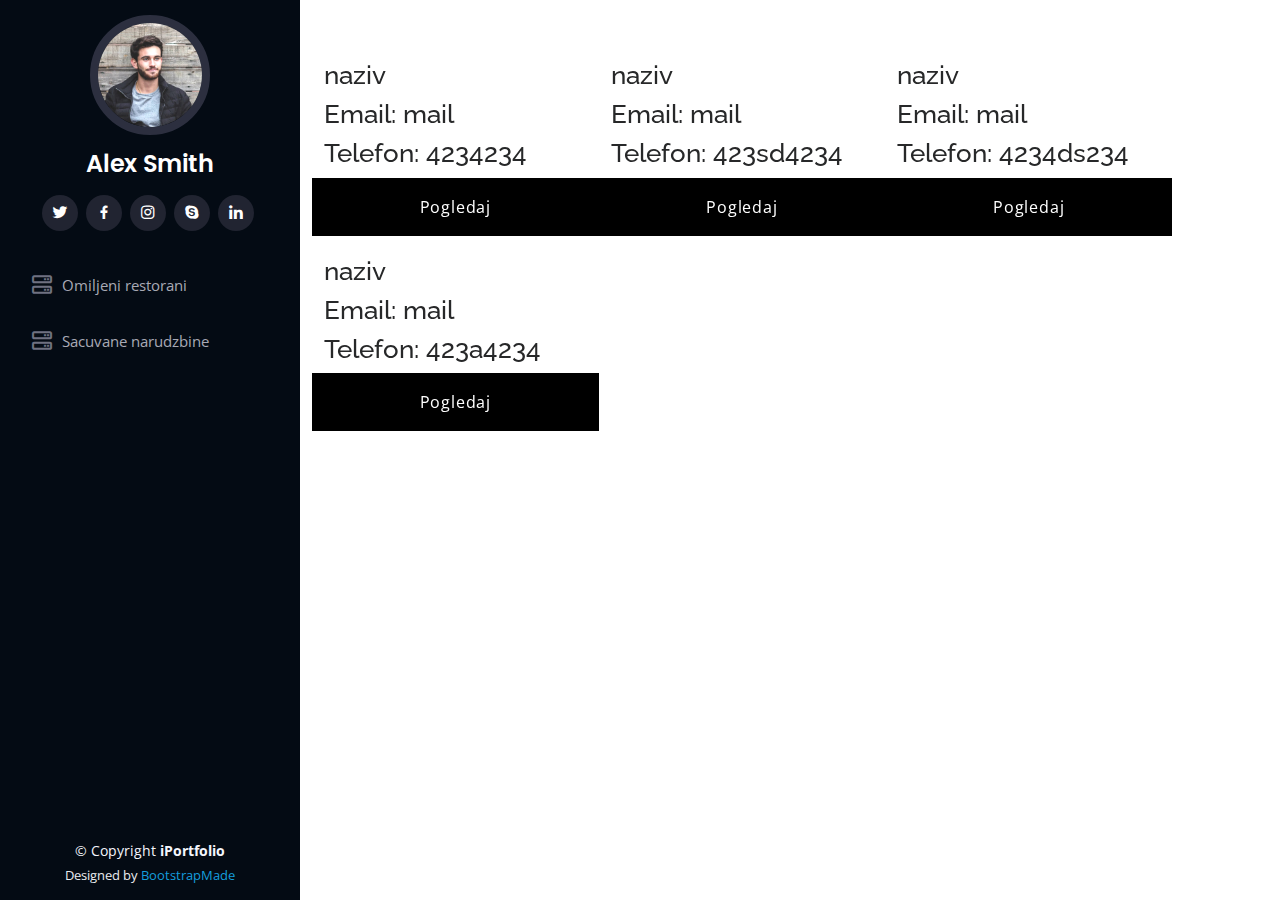
==== commit e3fb5760: "neki mege" ====
--- a/themes/iPortfolio/index.html
+++ b/themes/iPortfolio/index.html
@@ -58,29 +58,35 @@
 
       <nav id="navbar" class="nav-menu navbar">
         <ul>
-          <li><a href="#hero" class="nav-link scrollto active"><i class="bx bx-home"></i> <span>Home</span></a></li>
+          <!--<li><a href="#hero" class="nav-link scrollto active"><i class="bx bx-home"></i> <span>Home</span></a></li>
           <li><a href="#about" class="nav-link scrollto"><i class="bx bx-user"></i> <span>About</span></a></li>
           <li><a href="#resume" class="nav-link scrollto"><i class="bx bx-file-blank"></i> <span>Resume</span></a></li>
-          <li><a href="#portfolio" class="nav-link scrollto"><i class="bx bx-book-content"></i> <span>Portfolio</span></a></li>
-          <li><a href="#services" class="nav-link scrollto"><i class="bx bx-server"></i> <span>Services</span></a></li>
-          <li><a href="#contact" class="nav-link scrollto"><i class="bx bx-envelope"></i> <span>Contact</span></a></li>
+          <li><a href="#portfolio" class="nav-link scrollto"><i class="bx bx-book-content"></i> <span>Portfolio</span></a></li>-->
+          <li><a href="#services" class="nav-link scrollto"><i class="bx bx-server"></i> <span>Omiljeni restorani</span></a></li>
+          <li><a href="#services" class="nav-link scrollto"><i class="bx bx-server"></i> <span>Sacuvane narudzbine</span></a></li>
+          <!--<li><a href="#contact" class="nav-link scrollto"><i class="bx bx-envelope"></i> <span>Contact</span></a></li>-->
         </ul>
       </nav><!-- .nav-menu -->
     </div>
   </header><!-- End Header -->
 
   <!-- ======= Hero Section ======= -->
-  <section id="hero" class="d-flex flex-column justify-content-center align-items-center">
+  <!--<section id="hero" class="d-flex flex-column justify-content-center align-items-center">
     <div class="hero-container" data-aos="fade-in">
       <h1>Alex Smith</h1>
       <p>I'm <span class="typed" data-typed-items="Designer, Developer, Freelancer, Photographer"></span></p>
     </div>
-  </section><!-- End Hero -->
+  </section>--><!-- End Hero -->
 
   <main id="main">
 
     <!-- ======= About Section ======= -->
-    <section id="about" class="about">
+    <section>
+      <div class="container row" id="restorani">
+
+      </div>
+    </section>
+    <!--<section id="about" class="about">
       <div class="container">
 
         <div class="section-title">
@@ -124,10 +130,10 @@
         </div>
 
       </div>
-    </section><!-- End About Section -->
+    </section>--><!-- End About Section -->
 
     <!-- ======= Facts Section ======= -->
-    <section id="facts" class="facts">
+    <!--<section id="facts" class="facts">
       <div class="container">
 
         <div class="section-title">
@@ -172,10 +178,10 @@
         </div>
 
       </div>
-    </section><!-- End Facts Section -->
+    </section>--><!-- End Facts Section -->
 
     <!-- ======= Skills Section ======= -->
-    <section id="skills" class="skills section-bg">
+    <!--<section id="skills" class="skills section-bg">
       <div class="container">
 
         <div class="section-title">
@@ -238,10 +244,10 @@
         </div>
 
       </div>
-    </section><!-- End Skills Section -->
+    </section>--><!-- End Skills Section -->
 
     <!-- ======= Resume Section ======= -->
-    <section id="resume" class="resume">
+    <!--<section id="resume" class="resume">
       <div class="container">
 
         <div class="section-title">
@@ -304,10 +310,10 @@
         </div>
 
       </div>
-    </section><!-- End Resume Section -->
+    </section>--><!-- End Resume Section -->
 
     <!-- ======= Portfolio Section ======= -->
-    <section id="portfolio" class="portfolio section-bg">
+    <!--<section id="portfolio" class="portfolio section-bg">
       <div class="container">
 
         <div class="section-title">
@@ -421,10 +427,10 @@
         </div>
 
       </div>
-    </section><!-- End Portfolio Section -->
+    </section>--><!-- End Portfolio Section -->
 
     <!-- ======= Services Section ======= -->
-    <section id="services" class="services">
+    <!--<section id="services" class="services">
       <div class="container">
 
         <div class="section-title">
@@ -466,10 +472,10 @@
         </div>
 
       </div>
-    </section><!-- End Services Section -->
+    </section>--><!-- End Services Section -->
 
     <!-- ======= Testimonials Section ======= -->
-    <section id="testimonials" class="testimonials section-bg">
+    <!--<section id="testimonials" class="testimonials section-bg">
       <div class="container">
 
         <div class="section-title">
@@ -491,9 +497,9 @@
                 <h3>Saul Goodman</h3>
                 <h4>Ceo &amp; Founder</h4>
               </div>
-            </div><!-- End testimonial item -->
-
-            <div class="swiper-slide">
+            </div>--><!-- End testimonial item -->
+
+            <!--<div class="swiper-slide">
               <div class="testimonial-item" data-aos="fade-up" data-aos-delay="100">
                 <p>
                   <i class="bx bxs-quote-alt-left quote-icon-left"></i>
@@ -504,8 +510,7 @@
                 <h3>Sara Wilsson</h3>
                 <h4>Designer</h4>
               </div>
-            </div><!-- End testimonial item -->
-
+            </div>
             <div class="swiper-slide">
               <div class="testimonial-item" data-aos="fade-up" data-aos-delay="200">
                 <p>
@@ -517,7 +522,7 @@
                 <h3>Jena Karlis</h3>
                 <h4>Store Owner</h4>
               </div>
-            </div><!-- End testimonial item -->
+            </div>
 
             <div class="swiper-slide">
               <div class="testimonial-item" data-aos="fade-up" data-aos-delay="300">
@@ -530,7 +535,7 @@
                 <h3>Matt Brandon</h3>
                 <h4>Freelancer</h4>
               </div>
-            </div><!-- End testimonial item -->
+            </div>
 
             <div class="swiper-slide">
               <div class="testimonial-item" data-aos="fade-up" data-aos-delay="400">
@@ -543,17 +548,17 @@
                 <h3>John Larson</h3>
                 <h4>Entrepreneur</h4>
               </div>
-            </div><!-- End testimonial item -->
+            </div>
 
           </div>
           <div class="swiper-pagination"></div>
         </div>
 
       </div>
-    </section><!-- End Testimonials Section -->
+    </section>--><!-- End Testimonials Section -->
 
     <!-- ======= Contact Section ======= -->
-    <section id="contact" class="contact">
+    <!--<section id="contact" class="contact">
       <div class="container">
 
         <div class="section-title">
@@ -620,7 +625,7 @@
         </div>
 
       </div>
-    </section><!-- End Contact Section -->
+    </section>--><!-- End Contact Section -->
 
   </main><!-- End #main -->
 
@@ -654,8 +659,8 @@
   <script src="assets/vendor/php-email-form/validate.js"></script>
 
   <!-- Template Main JS File -->
-  <script src="assets/js/main.js"></script>
-
+  <script type="module" src="assets/js/main.js"></script>
+<script type="module" src="assets/js/restoranHTML.js"></script>
 </body>
 
 </html>--- a/themes/iPortfolio/assets/css/style.css
+++ b/themes/iPortfolio/assets/css/style.css
@@ -951,4 +951,179 @@
     width: auto;
     padding-right: 20px 15px;
   }
+}
+@media (max-width: 767px) {
+  .card-box-a,
+  .card-box-b,
+  .card-box-c,
+  .card-box-d {
+    margin-bottom: 2.5rem;
+  }
+}
+
+@media (min-width: 768px) {
+  .grid .card-box-a,
+  .grid .card-box-b,
+  .grid .card-box-c,
+  .grid .card-box-d {
+    margin-bottom: 2.5rem;
+  }
+}
+
+.card-box-a,
+.card-box-b,
+.card-box-d {
+  position: relative;
+  overflow: hidden;
+  -webkit-backface-visibility: hidden;
+  backface-visibility: hidden;
+}
+
+.card-box-a .img-a,
+.card-box-a .img-b,
+.card-box-b .img-a,
+.card-box-b .img-b {
+  transition: .8s all ease-in-out;
+}
+@media (min-width: 768px) and (min-width: 768px) {
+  .card-box-a:hover .card-overlay-a-content {
+    bottom: 60px;
+  }
+}
+
+@media (min-width: 768px) and (min-width: 992px) {
+  .card-box-a:hover .card-overlay-a-content {
+    bottom: 64px;
+  }
+}
+
+@media (min-width: 768px) {
+  .card-box-a:hover .card-body-a {
+    padding-bottom: 1rem;
+  }
+}
+
+@media (max-width: 767px) {
+  .card-box-a .card-overlay-a-content {
+    bottom: 65px;
+  }
+  .card-box-a .card-body-a {
+    padding-bottom: 1rem;
+  }
+}
+
+.razmak{
+  padding-bottom: 10px;
+  margin-bottom: 10px;
+}
+.card-overlay {
+  position: absolute;
+  width: 100%;
+  height: 100%;
+  top: 0;
+  left: 0; 
+}
+.card-overlay-a-content {
+  transition: all .5s ease-in;
+  position: absolute;
+  width: 100%;
+  bottom: 0px;
+  z-index: 2;
+
+  /* background-color: red;KOMENTAR */
+}
+
+@media (min-width: 768px) {
+  .card-overlay-a-content {
+    bottom: -20px;
+  }
+}
+
+@media (min-width: 992px) {
+  .card-overlay-a-content {
+    bottom: 0px;
+  }
+}
+.card-box-d .card-overlay-hover {
+  transition: all .2s ease-in-out;
+  padding: 15px 40px 15px 35px;
+}
+
+@media (min-width: 768px) {
+  .card-box-d .card-overlay-hover {
+    padding: 5px 15px 5px 10px;
+  }
+}
+
+@media (min-width: 992px) {
+  .card-box-d .card-overlay-hover {
+    padding: 5px 40px 5px 35px;
+  }
+}
+
+@media (min-width: 1200px) {
+  .card-box-d .card-overlay-hover {
+    padding: 15px 40px 5px 35px;
+  }
+}
+.card-box-d:hover .card-overlay-hover {
+  background-color: #69b37c;
+  opacity: .9;
+}
+.card-header-a {
+  padding: 0 1rem;
+}
+.card-header-a .card-title-a {
+  color: #ffffff;
+  margin-bottom: 0;
+  padding-bottom: .7rem;
+  text-align: center;
+  color: white;
+  margin-top: 5px;
+  -webkit-text-stroke-width: 1.1px;
+  -webkit-text-stroke-color: black;
+  /* KOMENTAR */
+}
+
+@media (min-width: 768px) {
+  .card-header-a .card-title-a {
+    font-size: 1.3rem;
+  }
+}
+
+@media (min-width: 992px) {
+  .card-header-a .card-title-a {
+    font-size: 2rem;
+  }
+}
+
+.card-header-a .card-title-a a {
+  color: #ffffff;
+  text-decoration: none;
+}
+.naziv{
+
+  font-size: 26px !important;
+  max-width: 345px;
+}
+.btn.btn-a, .btn.btn-b {
+  border-radius: 0;
+  padding: 1rem 3rem;
+  letter-spacing: .05rem;
+}
+
+.btn.btn-a {
+  background-color: #000000;
+  color: #ffffff;
+}
+
+.btn.btn-a:hover {
+  background-color: #303046;
+  color: #000000;
+}
+.marg{
+  margin-top: 1rm;
+  margin-bottom: 1rm;
+  margin-left: 1rm;
+  margin-right: 1rm;
 }